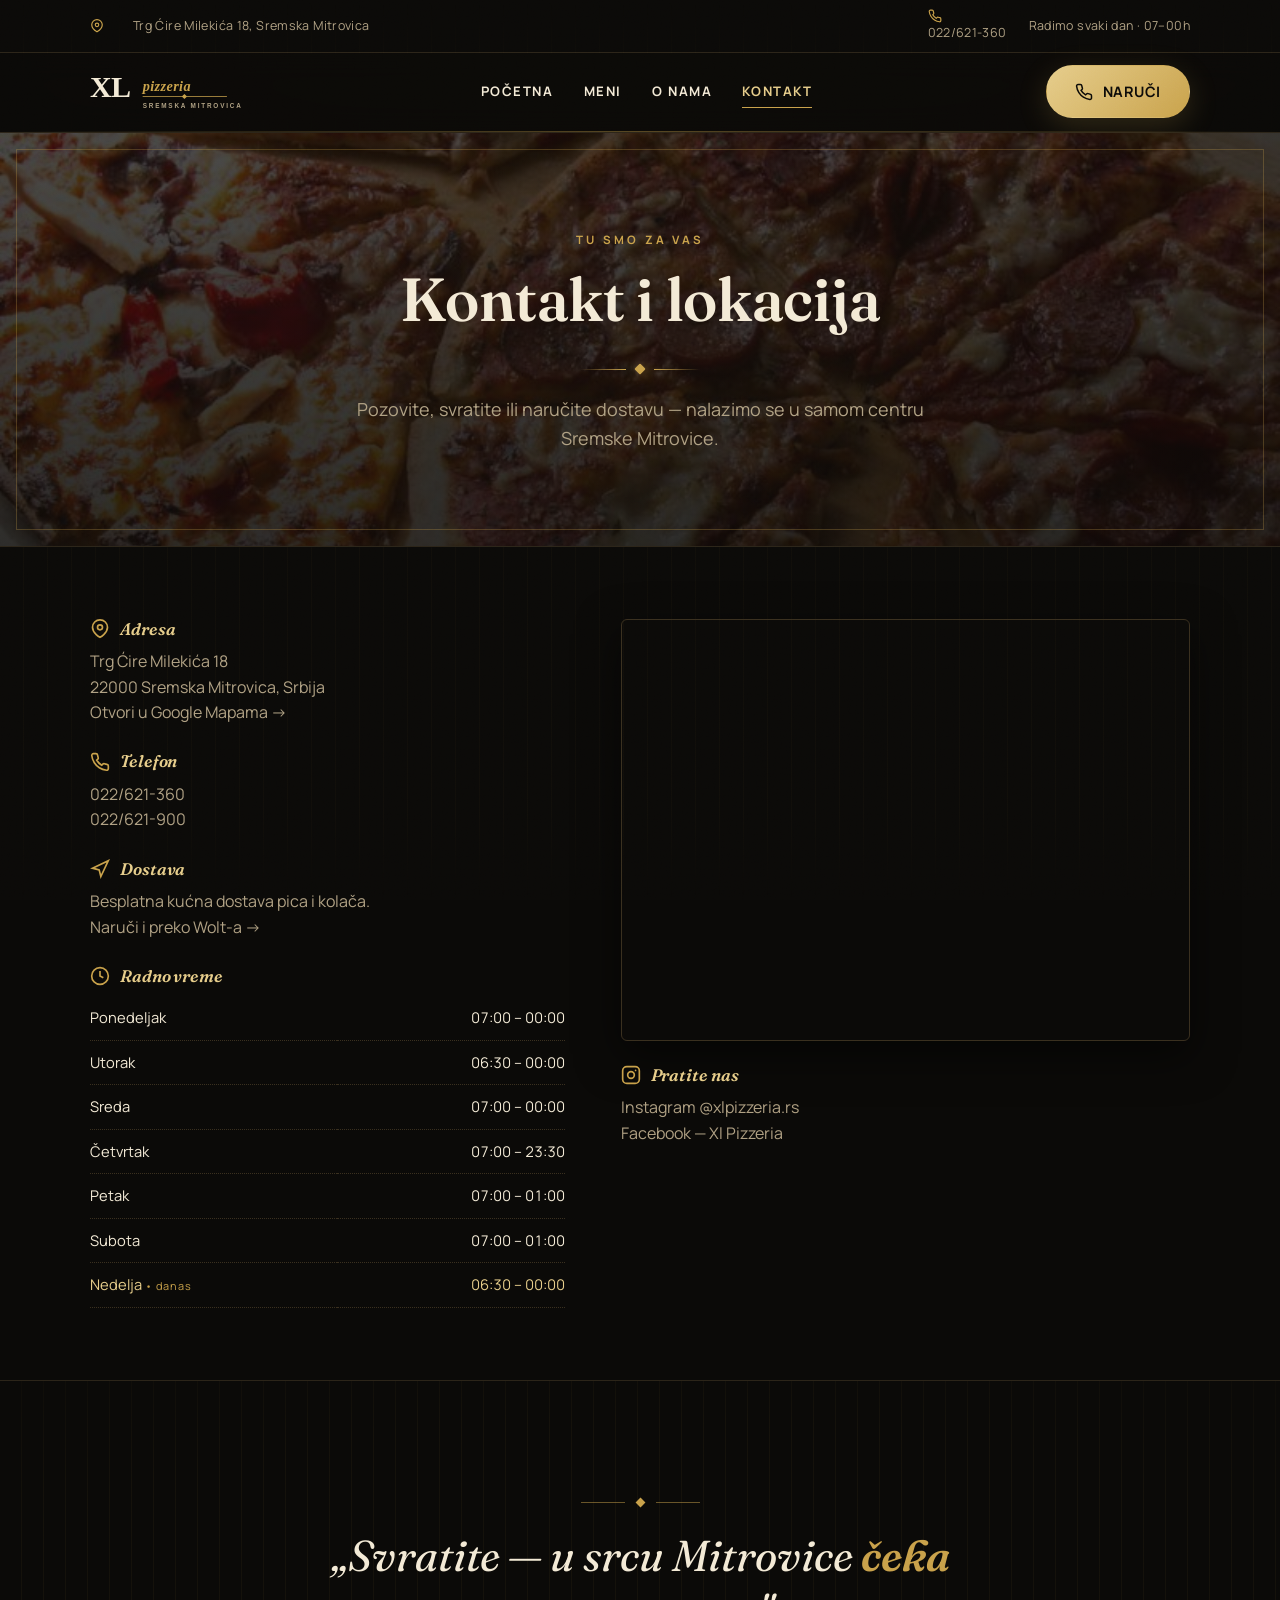
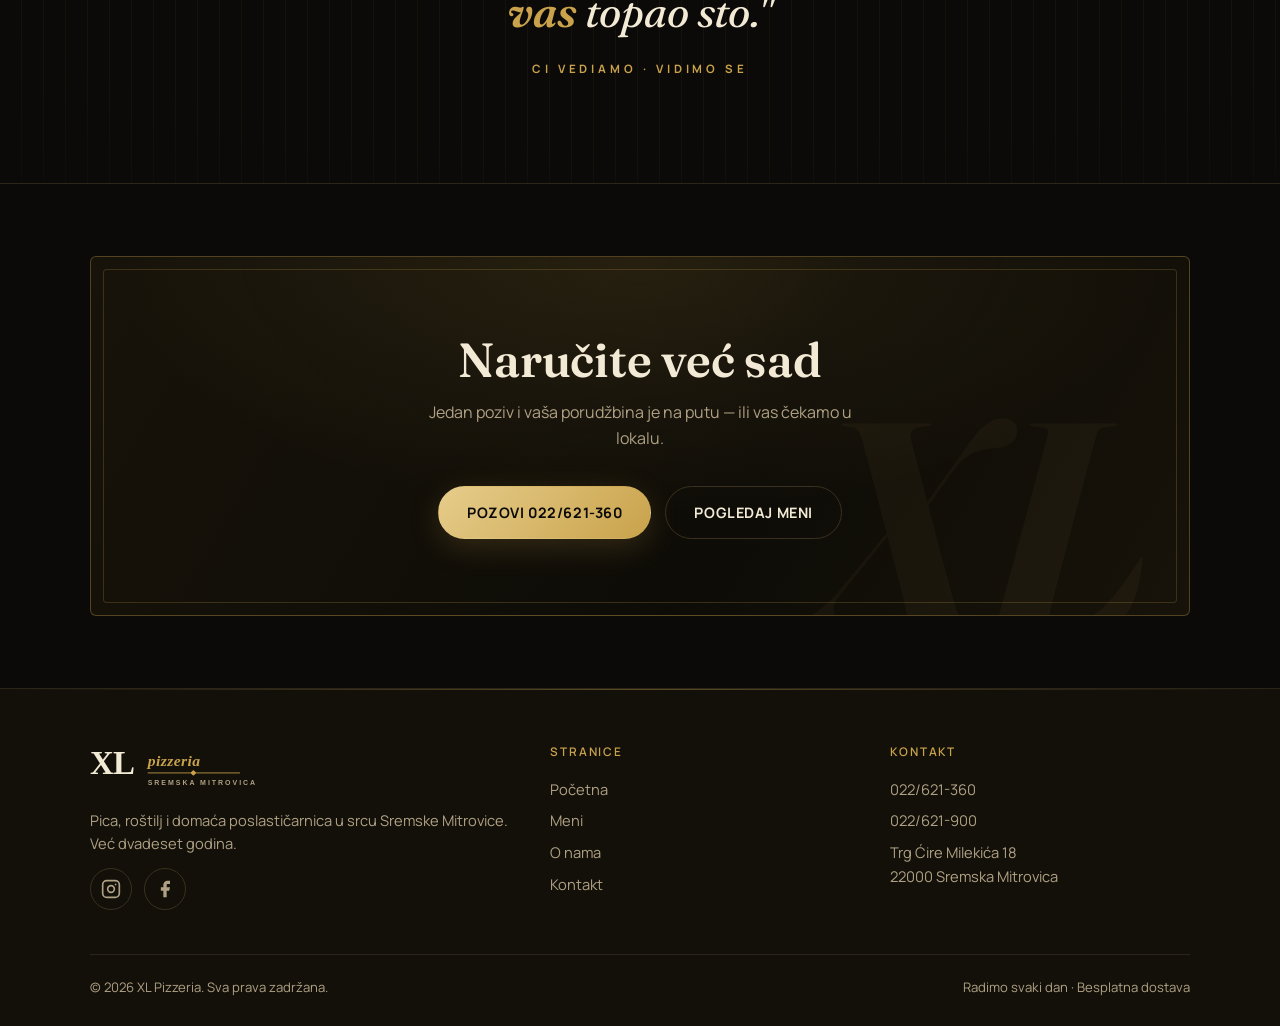
==== kontakt.html @ 82c4e756 "Popravi mobilni meni (backdrop-filter fixed bug) + cache-buster Co-Authored-By: Claude Opus 4.8 <nor" ====
<!DOCTYPE html>
<html lang="sr">
<head>
  <meta charset="UTF-8">
  <meta name="viewport" content="width=device-width, initial-scale=1.0">
  <title>Kontakt — XL Pizzeria Sremska Mitrovica | Adresa, telefon, radno vreme</title>
  <meta name="description" content="Kontakt XL Pizzerie: Trg Ćire Milekića 18, Sremska Mitrovica. Telefon 022/621-360. Radno vreme, dostava i mapa.">
  <link rel="icon" href="assets/logo.svg">
  <link rel="preconnect" href="https://fonts.googleapis.com">
  <link rel="preconnect" href="https://fonts.gstatic.com" crossorigin>
  <link href="https://fonts.googleapis.com/css2?family=Fraunces:opsz,wght@9..144,400;9..144,600;9..144,700&family=Manrope:wght@400;600;700;800&display=swap" rel="stylesheet">
  <link rel="stylesheet" href="css/style.css?v=2">
</head>
<body>

  <!-- INFO TRAKA -->
  <div class="topbar">
    <div class="container topbar-inner">
      <span class="tb-left"><svg viewBox="0 0 24 24" fill="none" stroke="currentColor" stroke-width="2"><path d="M21 10c0 7-9 12-9 12s-9-5-9-12a9 9 0 0 1 18 0z"/><circle cx="12" cy="10" r="3"/></svg>Trg Ćire Milekića 18, Sremska Mitrovica</span>
      <span class="tb-right"><a href="tel:+38122621360"><svg viewBox="0 0 24 24" fill="none" stroke="currentColor" stroke-width="2"><path d="M22 16.92v3a2 2 0 0 1-2.18 2 19.79 19.79 0 0 1-8.63-3.07 19.5 19.5 0 0 1-6-6 19.79 19.79 0 0 1-3.07-8.67A2 2 0 0 1 4.11 2h3a2 2 0 0 1 2 1.72c.13.96.36 1.9.7 2.81a2 2 0 0 1-.45 2.11L8.09 9.91a16 16 0 0 0 6 6l1.27-1.27a2 2 0 0 1 2.11-.45c.9.34 1.85.57 2.81.7A2 2 0 0 1 22 16.92z"/></svg>022/621-360</a><span>Radimo svaki dan &middot; 07&ndash;00h</span></span>
    </div>
  </div>

  <header class="site-header">
    <div class="container nav">
      <a href="index.html" class="brand" aria-label="XL Pizzeria početna"><img src="assets/logo.svg" alt="XL Pizzeria" class="brand-mark"></a>
      <nav class="nav-links" aria-label="Glavna navigacija">
        <a href="index.html">Početna</a>
        <a href="meni.html">Meni</a>
        <a href="o-nama.html">O nama</a>
        <a href="kontakt.html" aria-current="page">Kontakt</a>
      </nav>
      <div class="nav-cta">
        <a href="tel:+38122621360" class="btn btn--primary">
          <svg viewBox="0 0 24 24" fill="none" stroke="currentColor" stroke-width="2"><path d="M22 16.92v3a2 2 0 0 1-2.18 2 19.79 19.79 0 0 1-8.63-3.07 19.5 19.5 0 0 1-6-6 19.79 19.79 0 0 1-3.07-8.67A2 2 0 0 1 4.11 2h3a2 2 0 0 1 2 1.72c.13.96.36 1.9.7 2.81a2 2 0 0 1-.45 2.11L8.09 9.91a16 16 0 0 0 6 6l1.27-1.27a2 2 0 0 1 2.11-.45c.9.34 1.85.57 2.81.7A2 2 0 0 1 22 16.92z"/></svg>
          Naruči
        </a>
      </div>
      <button class="nav-toggle" aria-label="Otvori meni" aria-expanded="false"><span></span></button>
    </div>
  </header>

  <main>
    <section class="page-hero">
      <div class="page-hero-bg"><img src="assets/img/pizza-capricciosa.jpg" alt=""></div>
      <div class="page-hero-inner">
        <span class="eyebrow">Tu smo za vas</span>
        <h1>Kontakt i lokacija</h1>
        <span class="tricolor"><i></i><i></i><i></i></span>
        <p class="lead">Pozovite, svratite ili naručite dostavu — nalazimo se u samom centru Sremske Mitrovice.</p>
      </div>
    </section>

    <section class="section--tight container">
      <div class="contact-grid">
        <div class="reveal">
          <div class="info-block">
            <h3><svg viewBox="0 0 24 24" fill="none" stroke="currentColor" stroke-width="2"><path d="M21 10c0 7-9 12-9 12s-9-5-9-12a9 9 0 0 1 18 0z"/><circle cx="12" cy="10" r="3"/></svg> Adresa</h3>
            <p>Trg Ćire Milekića 18<br>22000 Sremska Mitrovica, Srbija</p>
            <p><a href="https://www.google.com/maps/search/?api=1&query=44.96825,19.60680" target="_blank" rel="noopener">Otvori u Google Mapama →</a></p>
          </div>
          <div class="info-block">
            <h3><svg viewBox="0 0 24 24" fill="none" stroke="currentColor" stroke-width="2"><path d="M22 16.92v3a2 2 0 0 1-2.18 2 19.79 19.79 0 0 1-8.63-3.07 19.5 19.5 0 0 1-6-6 19.79 19.79 0 0 1-3.07-8.67A2 2 0 0 1 4.11 2h3a2 2 0 0 1 2 1.72c.13.96.36 1.9.7 2.81a2 2 0 0 1-.45 2.11L8.09 9.91a16 16 0 0 0 6 6l1.27-1.27a2 2 0 0 1 2.11-.45c.9.34 1.85.57 2.81.7A2 2 0 0 1 22 16.92z"/></svg> Telefon</h3>
            <p><a href="tel:+38122621360">022/621-360</a><br><a href="tel:+38122621900">022/621-900</a></p>
          </div>
          <div class="info-block">
            <h3><svg viewBox="0 0 24 24" fill="none" stroke="currentColor" stroke-width="2"><path d="M3 11l19-9-9 19-2-8-8-2z"/></svg> Dostava</h3>
            <p>Besplatna kućna dostava pica i kolača.<br><a href="https://wolt.com/en/srb/sremska-mitrovica/restaurant/xl-picerija" target="_blank" rel="noopener">Naruči i preko Wolt-a →</a></p>
          </div>
          <div class="info-block">
            <h3><svg viewBox="0 0 24 24" fill="none" stroke="currentColor" stroke-width="2"><circle cx="12" cy="12" r="10"/><path d="M12 6v6l4 2"/></svg> Radno vreme</h3>
            <table class="hours-table">
              <tr data-day="1"><td>Ponedeljak</td><td>07:00 – 00:00</td></tr>
              <tr data-day="2"><td>Utorak</td><td>06:30 – 00:00</td></tr>
              <tr data-day="3"><td>Sreda</td><td>07:00 – 00:00</td></tr>
              <tr data-day="4"><td>Četvrtak</td><td>07:00 – 23:30</td></tr>
              <tr data-day="5"><td>Petak</td><td>07:00 – 01:00</td></tr>
              <tr data-day="6"><td>Subota</td><td>07:00 – 01:00</td></tr>
              <tr data-day="0"><td>Nedelja</td><td>06:30 – 00:00</td></tr>
            </table>
          </div>
        </div>
        <div class="reveal">
          <div class="map-embed">
            <iframe
              title="XL Pizzeria na mapi"
              src="https://www.google.com/maps?q=44.96825,19.60680&z=16&output=embed"
              loading="lazy" referrerpolicy="no-referrer-when-downgrade"></iframe>
          </div>
          <div class="info-block" style="margin-top:24px">
            <h3><svg viewBox="0 0 24 24" fill="none" stroke="currentColor" stroke-width="2"><rect x="2" y="2" width="20" height="20" rx="5"/><circle cx="12" cy="12" r="4"/><circle cx="17.5" cy="6.5" r="1" fill="currentColor" stroke="none"/></svg> Pratite nas</h3>
            <p>
              <a href="https://www.instagram.com/xlpizzeria.rs/" target="_blank" rel="noopener">Instagram @xlpizzeria.rs</a><br>
              <a href="https://www.facebook.com/p/Xl-Pizzeria-100077171096664/" target="_blank" rel="noopener">Facebook — Xl Pizzeria</a>
            </p>
          </div>
        </div>
      </div>
    </section>

    <section class="quote-band reveal">
      <span class="qb-orn"><i></i><span class="gem"></span><i></i></span>
      <p class="q">„Svratite — u srcu Mitrovice <b>čeka vas</b> topao sto."</p>
      <p class="sig">Ci vediamo &middot; vidimo se</p>
    </section>

    <section class="section--tight container">
      <div class="cta-banner reveal">
        <h2>Naručite već sad</h2>
        <p>Jedan poziv i vaša porudžbina je na putu — ili vas čekamo u lokalu.</p>
        <div class="hero-actions">
          <a href="tel:+38122621360" class="btn btn--primary">Pozovi 022/621-360</a>
          <a href="meni.html" class="btn btn--ghost">Pogledaj meni</a>
        </div>
      </div>
    </section>
  </main>

  <footer class="site-footer">
    <div class="container">
      <div class="footer-grid">
        <div>
          <div class="footer-brand"><img src="assets/logo.svg" alt="XL Pizzeria"></div>
          <p>Pica, roštilj i domaća poslastičarnica u srcu Sremske Mitrovice. Već dvadeset godina.</p>
          <div class="footer-social">
            <a href="https://www.instagram.com/xlpizzeria.rs/" target="_blank" rel="noopener" aria-label="Instagram"><svg viewBox="0 0 24 24" fill="none" stroke="currentColor" stroke-width="2"><rect x="2" y="2" width="20" height="20" rx="5"/><circle cx="12" cy="12" r="4"/><circle cx="17.5" cy="6.5" r="1" fill="currentColor" stroke="none"/></svg></a>
            <a href="https://www.facebook.com/p/Xl-Pizzeria-100077171096664/" target="_blank" rel="noopener" aria-label="Facebook"><svg viewBox="0 0 24 24" fill="currentColor"><path d="M18 2h-3a5 5 0 0 0-5 5v3H7v4h3v8h4v-8h3l1-4h-4V7a1 1 0 0 1 1-1h3z"/></svg></a>
          </div>
        </div>
        <div>
          <h4>Stranice</h4>
          <a href="index.html">Početna</a><a href="meni.html">Meni</a><a href="o-nama.html">O nama</a><a href="kontakt.html">Kontakt</a>
        </div>
        <div>
          <h4>Kontakt</h4>
          <a href="tel:+38122621360">022/621-360</a><a href="tel:+38122621900">022/621-900</a>
          <p>Trg Ćire Milekića 18<br>22000 Sremska Mitrovica</p>
        </div>
      </div>
      <div class="footer-bottom">
        <span>&copy; <span data-year>2026</span> XL Pizzeria. Sva prava zadržana.</span>
        <span>Radimo svaki dan &middot; Besplatna dostava</span>
      </div>
    </div>
  </footer>

  <script src="js/main.js"></script>
</body>
</html>
---- css/style.css ----
/* ==========================================================================
   XL Pizzeria — Sremska Mitrovica
   Crno + zlato, vintage tratorija šmek. Čist CSS, bez zavisnosti.
   ========================================================================== */

/* ---------- Tokeni ---------- */
:root {
  --ink:      #0b0a08;   /* topla, gotovo crna baza */
  --ink-2:    #121009;   /* kartice, sekcije */
  --ink-3:    #1a1710;   /* elevacija 2, hover */
  --line:     #2c2519;   /* topli tamno-zlatni border */
  --line-2:   #3a301f;   /* jači border/frame */
  --cream:    #f3ead6;   /* glavni tekst (topla bela) */
  --muted:    #b0a184;   /* sekundarni tekst (muljano zlato) */
  --gold:     #c9a24b;   /* primarni zlatni akcenat */
  --gold-2:   #e6cd8b;   /* svetli zlatni highlight */
  --gold-deep:#8a6d2f;   /* dublje zlato, senke */

  --font-display: "Fraunces", Georgia, "Times New Roman", serif;
  --font-sans: "Manrope", system-ui, -apple-system, "Segoe UI", sans-serif;

  --r-card: 6px;
  --r-img: 4px;
  --r-pill: 999px;

  --shadow: 0 14px 44px rgba(0,0,0,.55);
  --shadow-lg: 0 24px 70px rgba(0,0,0,.65);
  --glow-gold: 0 8px 30px rgba(201,162,75,.20);

  --container: 1180px;
  --gutter: clamp(16px, 4vw, 40px);

  --ease: cubic-bezier(.22,.61,.36,1);
}

/* ---------- Reset ---------- */
*, *::before, *::after { box-sizing: border-box; }
* { margin: 0; }
html { scroll-behavior: smooth; -webkit-text-size-adjust: 100%; }
body {
  font-family: var(--font-sans);
  background: var(--ink);
  color: var(--cream);
  line-height: 1.6;
  -webkit-font-smoothing: antialiased;
  text-rendering: optimizeLegibility;
  overflow-x: hidden;
  /* suptilna vintage tekstura */
  background-image:
    radial-gradient(120% 80% at 50% -10%, rgba(201,162,75,.05), transparent 60%);
  background-attachment: fixed;
}
img, svg { display: block; max-width: 100%; }
a { color: inherit; text-decoration: none; }
button { font: inherit; cursor: pointer; }
ul { list-style: none; padding: 0; }
::selection { background: var(--gold); color: var(--ink); }

/* ---------- Tipografija ---------- */
h1, h2, h3, h4 { font-family: var(--font-display); font-weight: 600; line-height: 1.12; letter-spacing: -.005em; }
.eyebrow {
  font-family: var(--font-sans);
  text-transform: uppercase;
  letter-spacing: .28em;
  font-size: .72rem;
  font-weight: 700;
  color: var(--gold);
}
.lead { font-size: 1.125rem; color: var(--muted); }

/* ---------- Layout ---------- */
.container { width: 100%; max-width: var(--container); margin-inline: auto; padding-inline: var(--gutter); }
.section { padding-block: clamp(56px, 9vw, 120px); }
.section--tight { padding-block: clamp(40px, 6vw, 72px); }
.center { text-align: center; }
.stack-sm > * + * { margin-top: 12px; }

.section-head { max-width: 640px; margin-bottom: 48px; }
.section-head.center { margin-inline: auto; }
.section-head h2 { font-size: clamp(2rem, 5vw, 3rem); margin-top: 12px; }
.section-head p { margin-top: 14px; color: var(--muted); }

/* Vintage ornament razdelnik (koristi staru .tricolor markup: 3 <i>) */
.tricolor { display: inline-flex; align-items: center; justify-content: center; height: auto; width: auto; background: none; overflow: visible; gap: 0; }
.tricolor i { flex: 0 0 auto; }
.tricolor i:nth-child(1) { width: 46px; height: 1px; background: linear-gradient(90deg, transparent, var(--gold)); }
.tricolor i:nth-child(2) { width: 8px; height: 8px; background: var(--gold); transform: rotate(45deg); border-radius: 1px; margin: 0 10px; box-shadow: 0 0 12px rgba(201,162,75,.5); }
.tricolor i:nth-child(3) { width: 46px; height: 1px; background: linear-gradient(90deg, var(--gold), transparent); }

/* ---------- Dugmad ---------- */
.btn {
  display: inline-flex; align-items: center; gap: 10px;
  padding: 14px 28px; border-radius: var(--r-pill);
  font-weight: 700; font-size: .9rem; letter-spacing: .04em; text-transform: uppercase;
  border: 1px solid transparent; min-height: 48px;
  transition: transform .25s var(--ease), background .25s var(--ease), border-color .25s var(--ease), color .25s var(--ease);
}
.btn:focus-visible { outline: 3px solid var(--gold); outline-offset: 3px; }
.btn--primary { background: linear-gradient(135deg, var(--gold-2), var(--gold)); color: var(--ink); box-shadow: var(--glow-gold); }
.btn--primary:hover { background: linear-gradient(135deg, #f0d99b, var(--gold-2)); transform: translateY(-2px); }
.btn--ghost { border-color: var(--line-2); color: var(--cream); background: transparent; }
.btn--ghost:hover { border-color: var(--gold); color: var(--gold-2); transform: translateY(-2px); }
.btn--gold { background: linear-gradient(135deg, var(--gold-2), var(--gold)); color: var(--ink); }
.btn--gold:hover { transform: translateY(-2px); filter: brightness(1.06); }
.btn svg { width: 18px; height: 18px; }

/* ---------- Header ---------- */
.site-header {
  position: sticky; top: 0; z-index: 100;
  background: rgba(11,10,8,.86);
  backdrop-filter: blur(14px);
  border-bottom: 1px solid var(--line);
}
.site-header::after { content:""; display:block; height:1px; background: linear-gradient(90deg, transparent, rgba(201,162,75,.4), transparent); }
.nav { display: flex; align-items: center; justify-content: space-between; height: 78px; gap: 24px; }
.brand { display: flex; align-items: center; gap: 12px; }
.brand .brand-mark { height: 42px; width: auto; }
.nav-links { display: flex; align-items: center; gap: 30px; }
.nav-links a { font-size: .82rem; font-weight: 700; text-transform: uppercase; letter-spacing: .12em; color: var(--cream); position: relative; padding: 6px 0; }
.nav-links a::after { content:""; position:absolute; left:0; bottom:0; height:1.5px; width:0; background: var(--gold); transition: width .25s var(--ease); }
.nav-links a:hover::after, .nav-links a[aria-current="page"]::after { width: 100%; }
.nav-links a[aria-current="page"] { color: var(--gold-2); }
.nav-cta { display: flex; align-items: center; gap: 12px; }

.nav-toggle { display: none; background: none; border: 1px solid var(--line-2); border-radius: 8px; width: 46px; height: 46px; align-items: center; justify-content: center; }
.nav-toggle span, .nav-toggle span::before, .nav-toggle span::after {
  content:""; display:block; width: 20px; height: 2px; background: var(--cream); position: relative; transition: .3s var(--ease);
}
.nav-toggle span::before { position:absolute; top:-6px; }
.nav-toggle span::after { position:absolute; top:6px; }

/* ---------- Hero ---------- */
.hero { position: relative; min-height: 90vh; display: flex; align-items: center; overflow: hidden; }
.hero-bg { position: absolute; inset: 0; z-index: 0; }
.hero-bg img { width: 100%; height: 100%; object-fit: cover; }
.hero-bg::after { content:""; position:absolute; inset:0;
  background: linear-gradient(180deg, rgba(11,10,8,.78) 0%, rgba(11,10,8,.66) 40%, rgba(11,10,8,.95) 100%),
              radial-gradient(70% 60% at 22% 32%, rgba(201,162,75,.16), transparent 70%);
}
/* vintage okvir preko heroja */
.hero::before { content:""; position:absolute; inset:18px; border: 1px solid rgba(201,162,75,.28); z-index: 2; pointer-events:none; }
.hero-inner { position: relative; z-index: 3; max-width: 700px; padding-block: 64px; }
.hero h1 { font-size: clamp(2.75rem, 8vw, 5.5rem); margin: 18px 0; }
.hero h1 .accent { color: var(--gold); font-style: italic; }
.hero p { font-size: clamp(1.05rem, 2.4vw, 1.3rem); color: var(--cream); opacity: .92; max-width: 52ch; }
.hero-actions { display: flex; flex-wrap: wrap; gap: 14px; margin-top: 34px; }
.hero-meta { display: flex; flex-wrap: wrap; gap: 26px; margin-top: 40px; color: var(--muted); font-size: .88rem; letter-spacing: .02em; }
.hero-meta strong { color: var(--cream); font-weight: 700; }

/* ---------- Prednosti ---------- */
.features { display: grid; grid-template-columns: repeat(auto-fit, minmax(220px, 1fr)); gap: 18px; }
.feature {
  background: var(--ink-2); border: 1px solid var(--line); border-radius: var(--r-card);
  padding: 30px 26px; transition: transform .3s var(--ease), border-color .3s var(--ease);
  position: relative;
}
.feature::before { content:""; position:absolute; inset:6px; border:1px solid transparent; border-radius: 3px; transition: border-color .3s var(--ease); pointer-events:none; }
.feature:hover { transform: translateY(-4px); border-color: var(--gold); }
.feature:hover::before { border-color: rgba(201,162,75,.25); }
.feature .ico { width: 48px; height: 48px; border-radius: 10px; display: grid; place-items: center; background: rgba(201,162,75,.1); color: var(--gold); margin-bottom: 18px; border: 1px solid rgba(201,162,75,.25); }
.feature .ico svg { width: 24px; height: 24px; }
.feature h3 { font-size: 1.2rem; margin-bottom: 8px; }
.feature p { color: var(--muted); font-size: .95rem; }

/* ---------- Istaknuta jela ---------- */
.dish-grid { display: grid; grid-template-columns: repeat(auto-fill, minmax(280px, 1fr)); gap: 24px; }
.dish {
  background: var(--ink-2); border: 1px solid var(--line); border-radius: var(--r-card);
  overflow: hidden; transition: transform .3s var(--ease), box-shadow .3s var(--ease), border-color .3s var(--ease);
}
.dish:hover { transform: translateY(-6px); box-shadow: var(--shadow); border-color: rgba(201,162,75,.4); }
.dish-img { aspect-ratio: 4/3; overflow: hidden; background: var(--ink-3); }
.dish-img img { width: 100%; height: 100%; object-fit: cover; transition: transform .5s var(--ease); }
.dish:hover .dish-img img { transform: scale(1.06); }
.dish-body { padding: 22px 24px; }
.dish-body .row { display: flex; justify-content: space-between; align-items: baseline; gap: 12px; }
.dish-body h3 { font-size: 1.3rem; }
.dish-body .price { font-family: var(--font-display); color: var(--gold); font-size: 1.15rem; white-space: nowrap; font-style: italic; }
.dish-body p { color: var(--muted); font-size: .9rem; margin-top: 6px; }

/* ---------- Split ---------- */
.split { display: grid; grid-template-columns: 1fr 1fr; gap: clamp(28px, 5vw, 64px); align-items: center; }
.split.rev .split-media { order: 2; }
.split-media { position: relative; }
.split-media img { width: 100%; border-radius: var(--r-img); box-shadow: var(--shadow); border: 1px solid var(--line-2); }
.split-media::after { content:""; position:absolute; inset:10px; border:1px solid rgba(201,162,75,.3); border-radius: 2px; pointer-events:none; }
.split-body h2 { font-size: clamp(1.75rem, 4vw, 2.6rem); margin: 12px 0 16px; }
.split-body p + p { margin-top: 14px; }
.split-body p { color: var(--muted); }

/* ---------- Meni ---------- */
.menu-tabs { display: flex; flex-wrap: wrap; gap: 10px; justify-content: center; margin-bottom: 44px; }
.menu-tab {
  padding: 11px 22px; border-radius: var(--r-pill); border: 1px solid var(--line-2);
  background: transparent; color: var(--muted); font-weight: 700; font-size: .78rem; min-height: 44px;
  text-transform: uppercase; letter-spacing: .1em;
  transition: .25s var(--ease);
}
.menu-tab:hover { color: var(--cream); border-color: var(--gold); }
.menu-tab[aria-selected="true"] { background: linear-gradient(135deg, var(--gold-2), var(--gold)); color: var(--ink); border-color: var(--gold); }
.menu-tab:focus-visible { outline: 3px solid var(--gold); outline-offset: 2px; }

.menu-panel { display: none; animation: fade .4s var(--ease); }
.menu-panel.is-active { display: block; }
@keyframes fade { from { opacity: 0; transform: translateY(8px); } to { opacity: 1; transform: none; } }

.menu-cat-title { font-size: 1.6rem; margin: 0 0 6px; color: var(--gold-2); font-style: italic; }
.menu-cat-note { color: var(--muted); font-size: .9rem; margin-bottom: 24px; }
.menu-list { display: grid; grid-template-columns: repeat(auto-fill, minmax(340px, 1fr)); gap: 4px 48px; }
.menu-item {
  display: grid; grid-template-columns: 1fr auto; align-items: baseline; gap: 12px;
  padding: 15px 0; border-bottom: 1px dotted var(--line-2);
}
.menu-item .mi-name { font-weight: 700; color: var(--cream); }
.menu-item .mi-desc { display: block; color: var(--muted); font-size: .84rem; font-weight: 400; margin-top: 3px; }
.menu-item .mi-price { font-family: var(--font-display); color: var(--gold); font-size: 1.05rem; white-space: nowrap; font-style: italic; }
.menu-item .mi-price.tbd { color: var(--muted); font-style: italic; font-size: .85rem; font-family: var(--font-sans); }

.menu-note {
  margin-top: 40px; padding: 18px 22px; border-radius: var(--r-card);
  background: rgba(201,162,75,.07); border: 1px solid rgba(201,162,75,.28); color: var(--muted); font-size: .9rem;
}
.menu-note strong { color: var(--gold-2); }

/* ---------- Galerija ---------- */
.gallery { display: grid; grid-template-columns: repeat(auto-fill, minmax(240px, 1fr)); gap: 14px; }
.gallery figure { margin: 0; border-radius: var(--r-img); overflow: hidden; background: var(--ink-3); aspect-ratio: 1; border: 1px solid var(--line-2); position: relative; }
.gallery img { width: 100%; height: 100%; object-fit: cover; transition: transform .5s var(--ease); }
.gallery figure:hover img { transform: scale(1.08); }
.gallery .wide { grid-column: span 2; aspect-ratio: 2/1; }

/* ---------- Kontakt ---------- */
.contact-grid { display: grid; grid-template-columns: 1fr 1.2fr; gap: clamp(28px, 5vw, 56px); align-items: start; }
.info-block + .info-block { margin-top: 26px; }
.info-block h3 { font-size: 1.05rem; color: var(--gold-2); margin-bottom: 10px; display: flex; align-items: center; gap: 10px; font-style: italic; }
.info-block h3 svg { width: 20px; height: 20px; color: var(--gold); }
.info-block p, .info-block a { color: var(--muted); }
.info-block a:hover { color: var(--gold-2); }
.hours-table { width: 100%; border-collapse: collapse; }
.hours-table td { padding: 10px 0; border-bottom: 1px dotted var(--line-2); font-size: .92rem; }
.hours-table td:last-child { text-align: right; color: var(--cream); font-variant-numeric: tabular-nums; }
.hours-table tr.today td { color: var(--gold-2); }
.hours-table tr.today td:first-child::after { content: " • danas"; font-size: .68rem; color: var(--gold); letter-spacing: .1em; }
.map-embed { border-radius: var(--r-card); overflow: hidden; border: 1px solid var(--line-2); box-shadow: var(--shadow); }
.map-embed iframe { width: 100%; height: 420px; border: 0; display: block; filter: grayscale(.35) contrast(1.05) sepia(.15); }

/* ---------- CTA banner ---------- */
.cta-banner {
  position: relative; border-radius: var(--r-card); overflow: hidden;
  background:
    radial-gradient(80% 120% at 50% 0%, rgba(201,162,75,.12), transparent 60%),
    linear-gradient(120deg, #17130a, #0e0c07 60%, #17130a);
  border: 1px solid rgba(201,162,75,.35); padding: clamp(40px, 6vw, 76px);
  text-align: center;
}
.cta-banner::before { content:""; position:absolute; inset:12px; border:1px solid rgba(201,162,75,.22); border-radius: 3px; pointer-events:none; }
.cta-banner h2 { font-size: clamp(1.9rem, 5vw, 3rem); margin-bottom: 14px; }
.cta-banner p { color: var(--muted); max-width: 46ch; margin: 0 auto 28px; }
.cta-banner .hero-actions { justify-content: center; }

/* ---------- Footer ---------- */
.site-footer { background: var(--ink-2); border-top: 1px solid var(--line); padding-block: 56px 28px; position: relative; }
.site-footer::before { content:""; position:absolute; top:0; left:0; right:0; height:1px; background: linear-gradient(90deg, transparent, rgba(201,162,75,.4), transparent); }
.footer-grid { display: grid; grid-template-columns: 1.4fr 1fr 1fr; gap: 40px; }
.footer-grid h4 { font-family: var(--font-sans); text-transform: uppercase; letter-spacing: .16em; font-size: .74rem; color: var(--gold); margin-bottom: 16px; }
.footer-grid a, .footer-grid p { color: var(--muted); font-size: .92rem; display: block; padding: 4px 0; }
.footer-grid a:hover { color: var(--gold-2); }
.footer-brand { display: flex; align-items: center; gap: 12px; margin-bottom: 14px; }
.footer-brand img { height: 46px; }
.footer-social { display: flex; gap: 12px; margin-top: 8px; }
.footer-social a { width: 42px; height: 42px; border-radius: 50%; border: 1px solid var(--line-2); display: grid; place-items: center; color: var(--muted); }
.footer-social a:hover { border-color: var(--gold); color: var(--gold); }
.footer-social svg { width: 20px; height: 20px; }
.footer-bottom { margin-top: 44px; padding-top: 22px; border-top: 1px solid var(--line); display: flex; flex-wrap: wrap; justify-content: space-between; gap: 12px; color: var(--muted); font-size: .82rem; }

/* ---------- Reveal ---------- */
.reveal { opacity: 0; transform: translateY(24px); transition: opacity .7s var(--ease), transform .7s var(--ease); }
.reveal.in { opacity: 1; transform: none; }

/* ---------- Vintage detalji / duša ---------- */
/* Fine pinstripe linije kao italijansko odelo — globalna suptilna tekstura */
body::before {
  content: "";
  position: fixed; inset: 0; z-index: 0; pointer-events: none;
  background-image: repeating-linear-gradient(
    90deg,
    transparent 0 23px,
    rgba(201,162,75,.03) 23px 24px
  );
  -webkit-mask-image: linear-gradient(180deg, transparent, #000 10%, #000 90%, transparent);
  mask-image: linear-gradient(180deg, transparent, #000 10%, #000 90%, transparent);
}
.site-header, main, .site-footer { position: relative; z-index: 1; }

/* Ornamentalni razdelnik sekcija */
.divider { display: flex; align-items: center; justify-content: center; gap: 16px; padding-block: 6px; }
.divider::before, .divider::after { content: ""; height: 1px; width: min(140px, 26vw); }
.divider::before { background: linear-gradient(90deg, transparent, rgba(201,162,75,.55)); }
.divider::after  { background: linear-gradient(90deg, rgba(201,162,75,.55), transparent); }
.divider .gem { width: 8px; height: 8px; background: var(--gold); transform: rotate(45deg); box-shadow: 0 0 12px rgba(201,162,75,.5); flex: 0 0 auto; }
.divider .txt { font-size: .72rem; letter-spacing: .32em; text-transform: uppercase; font-weight: 700; color: var(--gold); white-space: nowrap; }

/* Dekorativna citat-traka sa pinstripe pozadinom (daje dušu praznim delovima) */
.quote-band { position: relative; overflow: hidden; text-align: center; padding: clamp(52px, 9vw, 104px) var(--gutter); border-block: 1px solid var(--line); background: var(--ink); }
.quote-band::before {
  content: ""; position: absolute; inset: 0; z-index: 0;
  background-image: repeating-linear-gradient(90deg, transparent 0 21px, rgba(201,162,75,.055) 21px 22px);
  -webkit-mask-image: radial-gradient(120% 100% at 50% 50%, #000 40%, transparent 85%);
  mask-image: radial-gradient(120% 100% at 50% 50%, #000 40%, transparent 85%);
}
.quote-band > * { position: relative; z-index: 1; }
.quote-band .qb-orn { display: inline-flex; align-items: center; gap: 12px; margin-bottom: 22px; }
.quote-band .qb-orn i { width: 44px; height: 1px; background: rgba(201,162,75,.5); }
.quote-band .qb-orn .gem { width: 7px; height: 7px; background: var(--gold); transform: rotate(45deg); }
.quote-band .q { font-family: var(--font-display); font-style: italic; font-size: clamp(1.5rem, 4vw, 2.7rem); line-height: 1.3; color: var(--cream); max-width: 24ch; margin: 0 auto; }
.quote-band .q b { color: var(--gold); font-weight: 600; }
.quote-band .sig { margin-top: 20px; font-size: .72rem; letter-spacing: .34em; text-transform: uppercase; color: var(--gold); font-weight: 700; }

/* Suptilan monogram-watermark na CTA baneru */
.cta-banner::after {
  content: "XL"; position: absolute; right: 4%; bottom: -14%;
  font-family: var(--font-display); font-style: italic; font-weight: 700;
  font-size: clamp(9rem, 24vw, 18rem); line-height: 1; color: rgba(201,162,75,.05);
  z-index: 0; pointer-events: none; user-select: none;
}
.cta-banner > * { position: relative; z-index: 1; }

/* ---------- Info-traka (gornja utility traka) ---------- */
.topbar { background: var(--ink); border-bottom: 1px solid var(--line); font-size: .78rem; color: var(--muted); letter-spacing: .03em; }
.topbar-inner { display: flex; align-items: center; justify-content: space-between; gap: 16px; padding-block: 9px; }
.topbar .tb-left, .topbar .tb-right { display: flex; align-items: center; gap: 22px; }
.topbar a { color: var(--muted); }
.topbar a:hover { color: var(--gold-2); }
.topbar svg { width: 14px; height: 14px; color: var(--gold); vertical-align: -2px; margin-right: 7px; }

/* ---------- Ken Burns zoom na hero ---------- */
@keyframes kenburns { from { transform: scale(1); } to { transform: scale(1.1); } }
.hero-bg img { animation: kenburns 24s ease-in-out infinite alternate; will-change: transform; }

/* ---------- Banner podstranica ---------- */
.page-hero { position: relative; overflow: hidden; min-height: clamp(300px, 46vh, 460px); display: flex; align-items: center; justify-content: center; text-align: center; border-bottom: 1px solid var(--line); }
.page-hero-bg { position: absolute; inset: 0; z-index: 0; }
.page-hero-bg img { width: 100%; height: 100%; object-fit: cover; }
.page-hero-bg::after { content: ""; position: absolute; inset: 0;
  background: linear-gradient(180deg, rgba(11,10,8,.74), rgba(11,10,8,.86)),
              radial-gradient(60% 80% at 50% 42%, rgba(201,162,75,.14), transparent 70%); }
.page-hero::before { content: ""; position: absolute; inset: 16px; border: 1px solid rgba(201,162,75,.28); z-index: 1; pointer-events: none; }
.page-hero-inner { position: relative; z-index: 2; padding: 40px var(--gutter); max-width: 760px; }
.page-hero-inner h1 { font-size: clamp(2.4rem, 6vw, 3.8rem); margin: 14px 0 18px; }
.page-hero-inner .tricolor { margin: 0 auto; }
.page-hero-inner .lead { margin-top: 18px; margin-inline: auto; max-width: 56ch; }

/* ---------- Full-bleed feature red ---------- */
.feature-row { display: grid; grid-template-columns: 1fr 1fr; align-items: stretch; }
.feature-row.rev .fr-media { order: 2; }
.fr-media { position: relative; min-height: 460px; overflow: hidden; }
.fr-media img { position: absolute; inset: 0; width: 100%; height: 100%; object-fit: cover; transition: transform .6s var(--ease); }
.feature-row:hover .fr-media img { transform: scale(1.05); }
.fr-media::after { content: ""; position: absolute; inset: 0; box-shadow: inset 0 0 120px rgba(0,0,0,.5); }
.fr-body { display: flex; align-items: center; padding: clamp(40px, 6vw, 96px); }
.fr-body .fr-inner { max-width: 520px; }
.fr-inner h2 { font-size: clamp(1.75rem, 4vw, 2.6rem); margin: 12px 0 16px; }
.fr-inner p { color: var(--muted); }
.fr-inner p + p { margin-top: 14px; }
.fr-inner .hero-actions { margin-top: 26px; }

/* ---------- Back-to-top dugme ---------- */
.to-top { position: fixed; right: 22px; bottom: 22px; width: 50px; height: 50px; border-radius: 50%;
  border: 1px solid var(--gold); background: rgba(20,16,9,.85); color: var(--gold);
  display: grid; place-items: center; cursor: pointer; opacity: 0; visibility: hidden; transform: translateY(10px);
  transition: opacity .3s var(--ease), transform .3s var(--ease), background .3s var(--ease), color .3s var(--ease);
  z-index: 200; backdrop-filter: blur(6px); }
.to-top.show { opacity: 1; visibility: visible; transform: none; }
.to-top:hover { background: var(--gold); color: var(--ink); }
.to-top:focus-visible { outline: 3px solid var(--gold); outline-offset: 3px; }
.to-top svg { width: 20px; height: 20px; }

/* ---------- Editorial meni (banner po kategoriji) ---------- */
.menu-cat-banner { position: relative; border-radius: var(--r-card); overflow: hidden; margin-bottom: 34px; min-height: 168px; display: flex; align-items: center; border: 1px solid var(--line-2); }
.menu-cat-banner img { position: absolute; inset: 0; width: 100%; height: 100%; object-fit: cover; }
.menu-cat-banner::after { content: ""; position: absolute; inset: 0; background: linear-gradient(90deg, rgba(11,10,8,.95) 22%, rgba(11,10,8,.62) 68%, rgba(11,10,8,.35)); }
.menu-cat-banner::before { content: ""; position: absolute; inset: 10px; border: 1px solid rgba(201,162,75,.3); z-index: 1; pointer-events: none; }
.mcb-text { position: relative; z-index: 2; padding: 26px clamp(22px, 4vw, 46px); }
.mcb-text .num { display: inline-block; font-family: var(--font-display); font-style: italic; color: var(--gold); font-size: .95rem; letter-spacing: .12em; margin-bottom: 4px; }
.mcb-text h2 { font-size: clamp(1.7rem, 4vw, 2.4rem); color: var(--cream); font-style: italic; }
.mcb-text p { color: var(--muted); font-size: .9rem; margin-top: 6px; max-width: 46ch; }

/* ---------- Zlatni scrollbar ---------- */
html { scrollbar-color: var(--gold-deep) var(--ink); scrollbar-width: thin; }
::-webkit-scrollbar { width: 12px; height: 12px; }
::-webkit-scrollbar-track { background: var(--ink); }
::-webkit-scrollbar-thumb { background: linear-gradient(var(--gold-deep), var(--gold)); border-radius: 10px; border: 3px solid var(--ink); }
::-webkit-scrollbar-thumb:hover { background: var(--gold); }

/* ---------- Drop-cap u priči ---------- */
.dropcap::first-letter { font-family: var(--font-display); font-style: italic; font-weight: 700; font-size: 3.6em; line-height: .74; float: left; color: var(--gold); padding: 8px 12px 0 0; }

/* ---------- "Naruči" overlay na hover preko jela ---------- */
.dish-img { position: relative; }
.dish-img::after { content: "Naruči \00BB"; position: absolute; inset: 0; display: flex; align-items: center; justify-content: center;
  background: linear-gradient(rgba(11,10,8,.35), rgba(11,10,8,.62)); color: var(--gold-2);
  font-family: var(--font-display); font-style: italic; font-size: 1.4rem; letter-spacing: .04em;
  opacity: 0; transition: opacity .35s var(--ease); }
.dish:hover .dish-img::after { opacity: 1; }
a.dish { color: inherit; display: block; }

/* ---------- Film-grain preko cele stranice ---------- */
.grain { position: fixed; inset: 0; z-index: 300; pointer-events: none; opacity: .05; mix-blend-mode: overlay;
  background-image: url("data:image/svg+xml,%3Csvg xmlns='http://www.w3.org/2000/svg' width='120' height='120'%3E%3Cfilter id='n'%3E%3CfeTurbulence type='fractalNoise' baseFrequency='0.85' numOctaves='2' stitchTiles='stitch'/%3E%3C/filter%3E%3Crect width='100%25' height='100%25' filter='url(%23n)'/%3E%3C/svg%3E"); }

/* ---------- Responsive ---------- */
@media (max-width: 900px) {
  .feature-row { grid-template-columns: 1fr; }
  .feature-row.rev .fr-media { order: 0; }
  .fr-media { min-height: 300px; }
  .split, .contact-grid { grid-template-columns: 1fr; }
  .split.rev .split-media { order: 0; }
  .footer-grid { grid-template-columns: 1fr 1fr; }
}
@media (max-width: 760px) {
  .topbar { display: none; }
  .nav-toggle { display: flex; }
  .nav-links {
    position: absolute; top: 100%; left: 0; right: 0; flex-direction: column; align-items: stretch;
    background: var(--ink-2); border-bottom: 1px solid var(--line); padding: 16px var(--gutter) 28px;
    gap: 4px; z-index: 120;
    opacity: 0; visibility: hidden; transform: translateY(-10px);
    transition: opacity .28s var(--ease), transform .28s var(--ease), visibility .28s var(--ease);
    box-shadow: 0 24px 40px rgba(0,0,0,.5);
  }
  .nav-links.open { opacity: 1; visibility: visible; transform: translateY(0); }
  .nav-links a { padding: 14px 0; border-bottom: 1px solid var(--line); }
  .nav-cta .btn--ghost { display: none; }
  .footer-grid { grid-template-columns: 1fr; }
  .menu-list { grid-template-columns: 1fr; }
  .hero { min-height: 84vh; }
  .hero::before { inset: 12px; }
}

@media (prefers-reduced-motion: reduce) {
  * { animation-duration: .001ms !important; transition-duration: .001ms !important; scroll-behavior: auto !important; }
  .reveal { opacity: 1; transform: none; }
  body { background-attachment: scroll; }
}
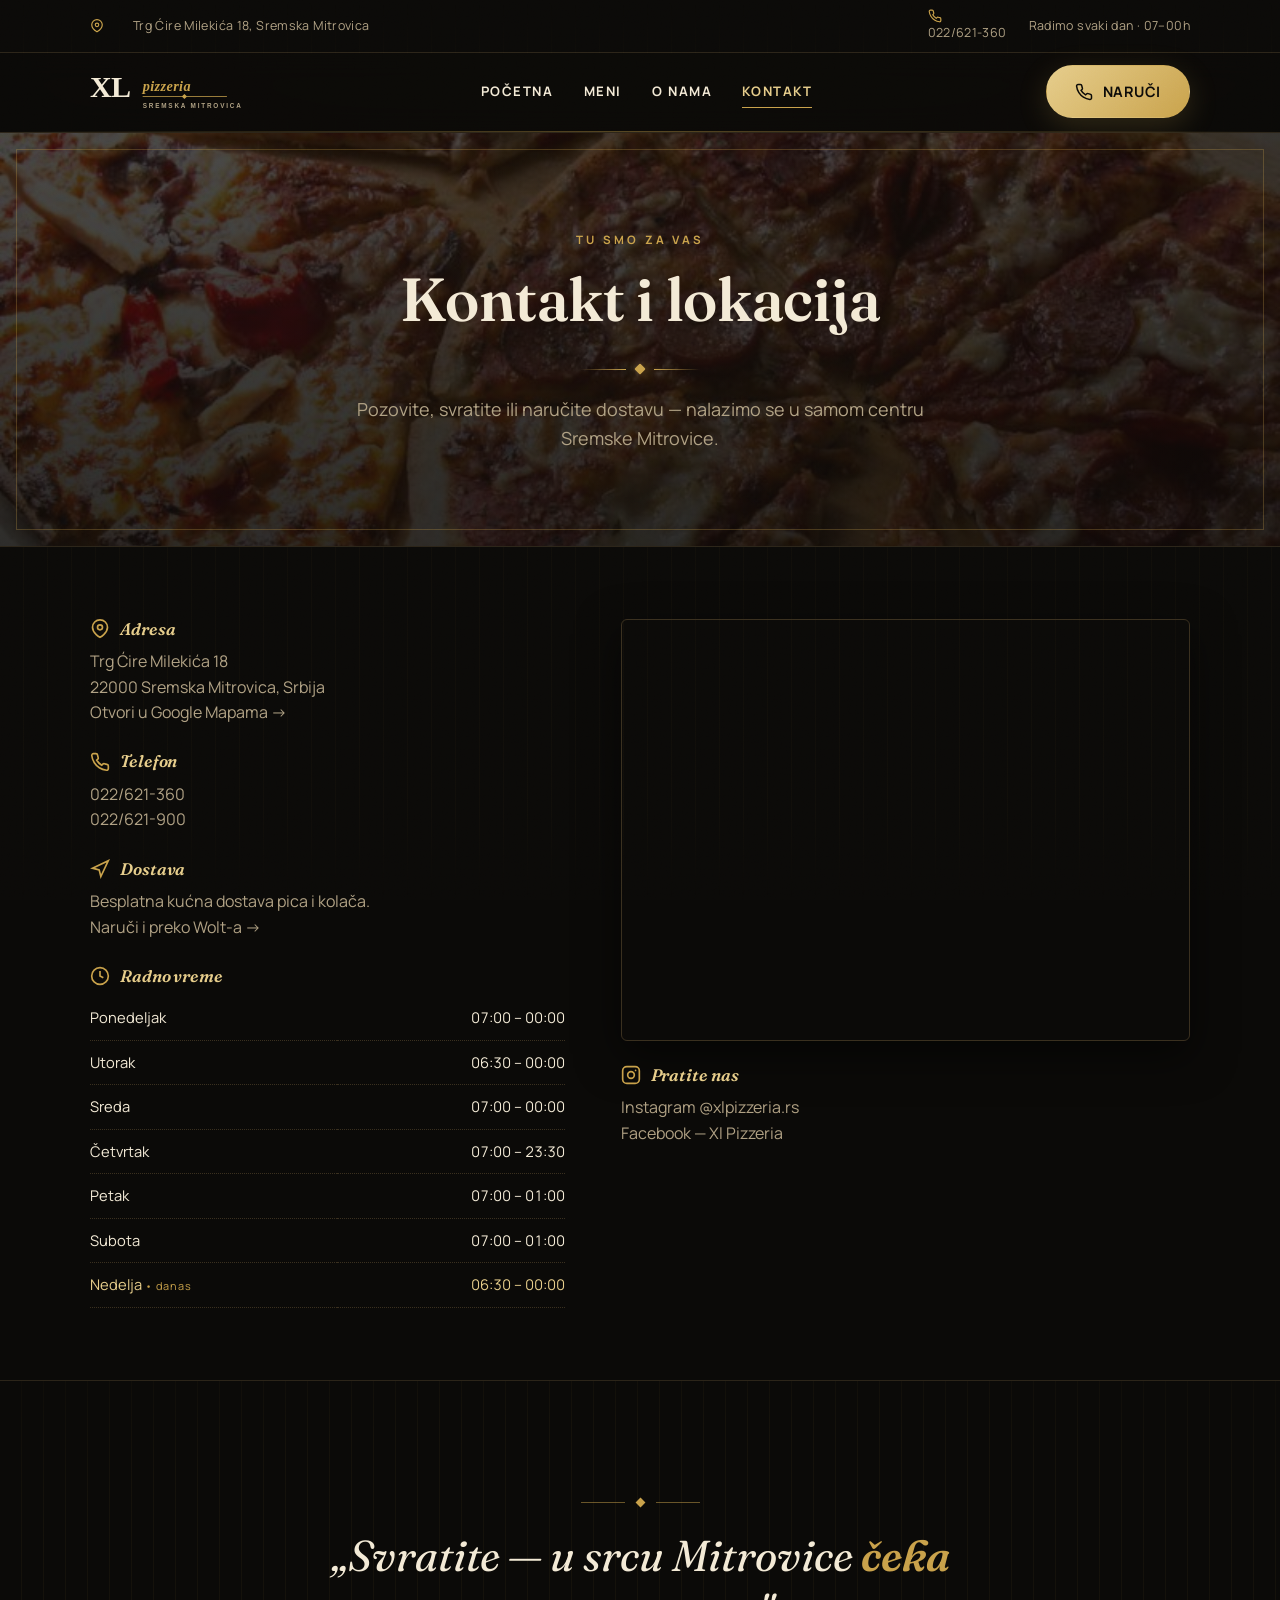
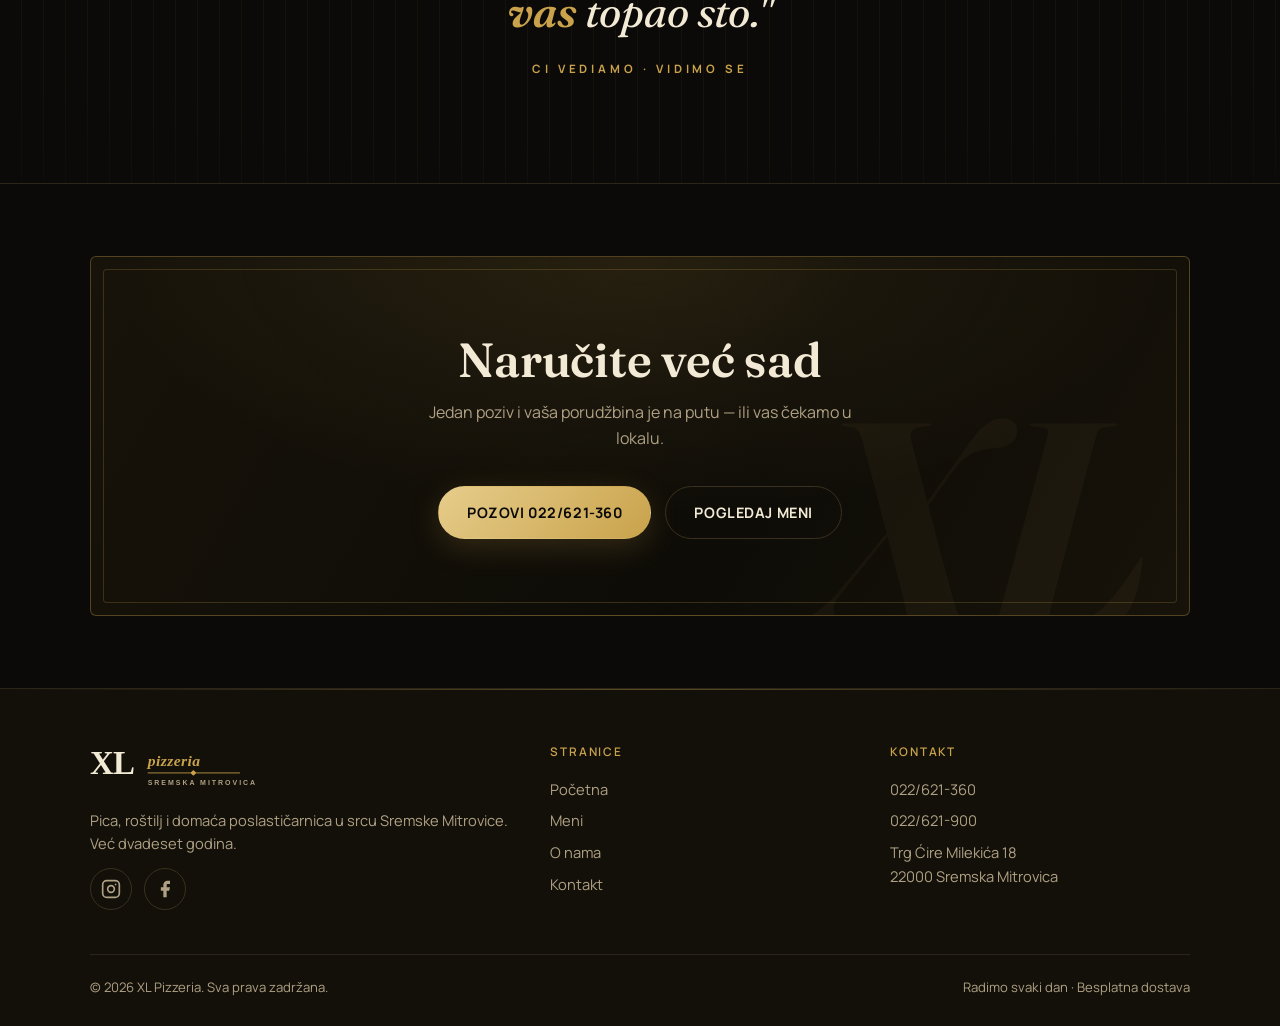
==== commit eab76eea: "Popravi z-index headera (mobilni meni bio ispod hero slike) + cache v3 Co-Authored-By: Claude Opus 4" ====
--- a/kontakt.html
+++ b/kontakt.html
@@ -9,7 +9,7 @@
   <link rel="preconnect" href="https://fonts.googleapis.com">
   <link rel="preconnect" href="https://fonts.gstatic.com" crossorigin>
   <link href="https://fonts.googleapis.com/css2?family=Fraunces:opsz,wght@9..144,400;9..144,600;9..144,700&family=Manrope:wght@400;600;700;800&display=swap" rel="stylesheet">
-  <link rel="stylesheet" href="css/style.css?v=2">
+  <link rel="stylesheet" href="css/style.css?v=3">
 </head>
 <body>
 
--- a/css/style.css
+++ b/css/style.css
@@ -290,7 +290,8 @@
   -webkit-mask-image: linear-gradient(180deg, transparent, #000 10%, #000 90%, transparent);
   mask-image: linear-gradient(180deg, transparent, #000 10%, #000 90%, transparent);
 }
-.site-header, main, .site-footer { position: relative; z-index: 1; }
+main, .site-footer { position: relative; z-index: 1; }
+/* header MORA ostati iznad sadržaja (z-index:100 iz .site-header pravila) da mobilni meni ne bude prekriven */
 
 /* Ornamentalni razdelnik sekcija */
 .divider { display: flex; align-items: center; justify-content: center; gap: 16px; padding-block: 6px; }
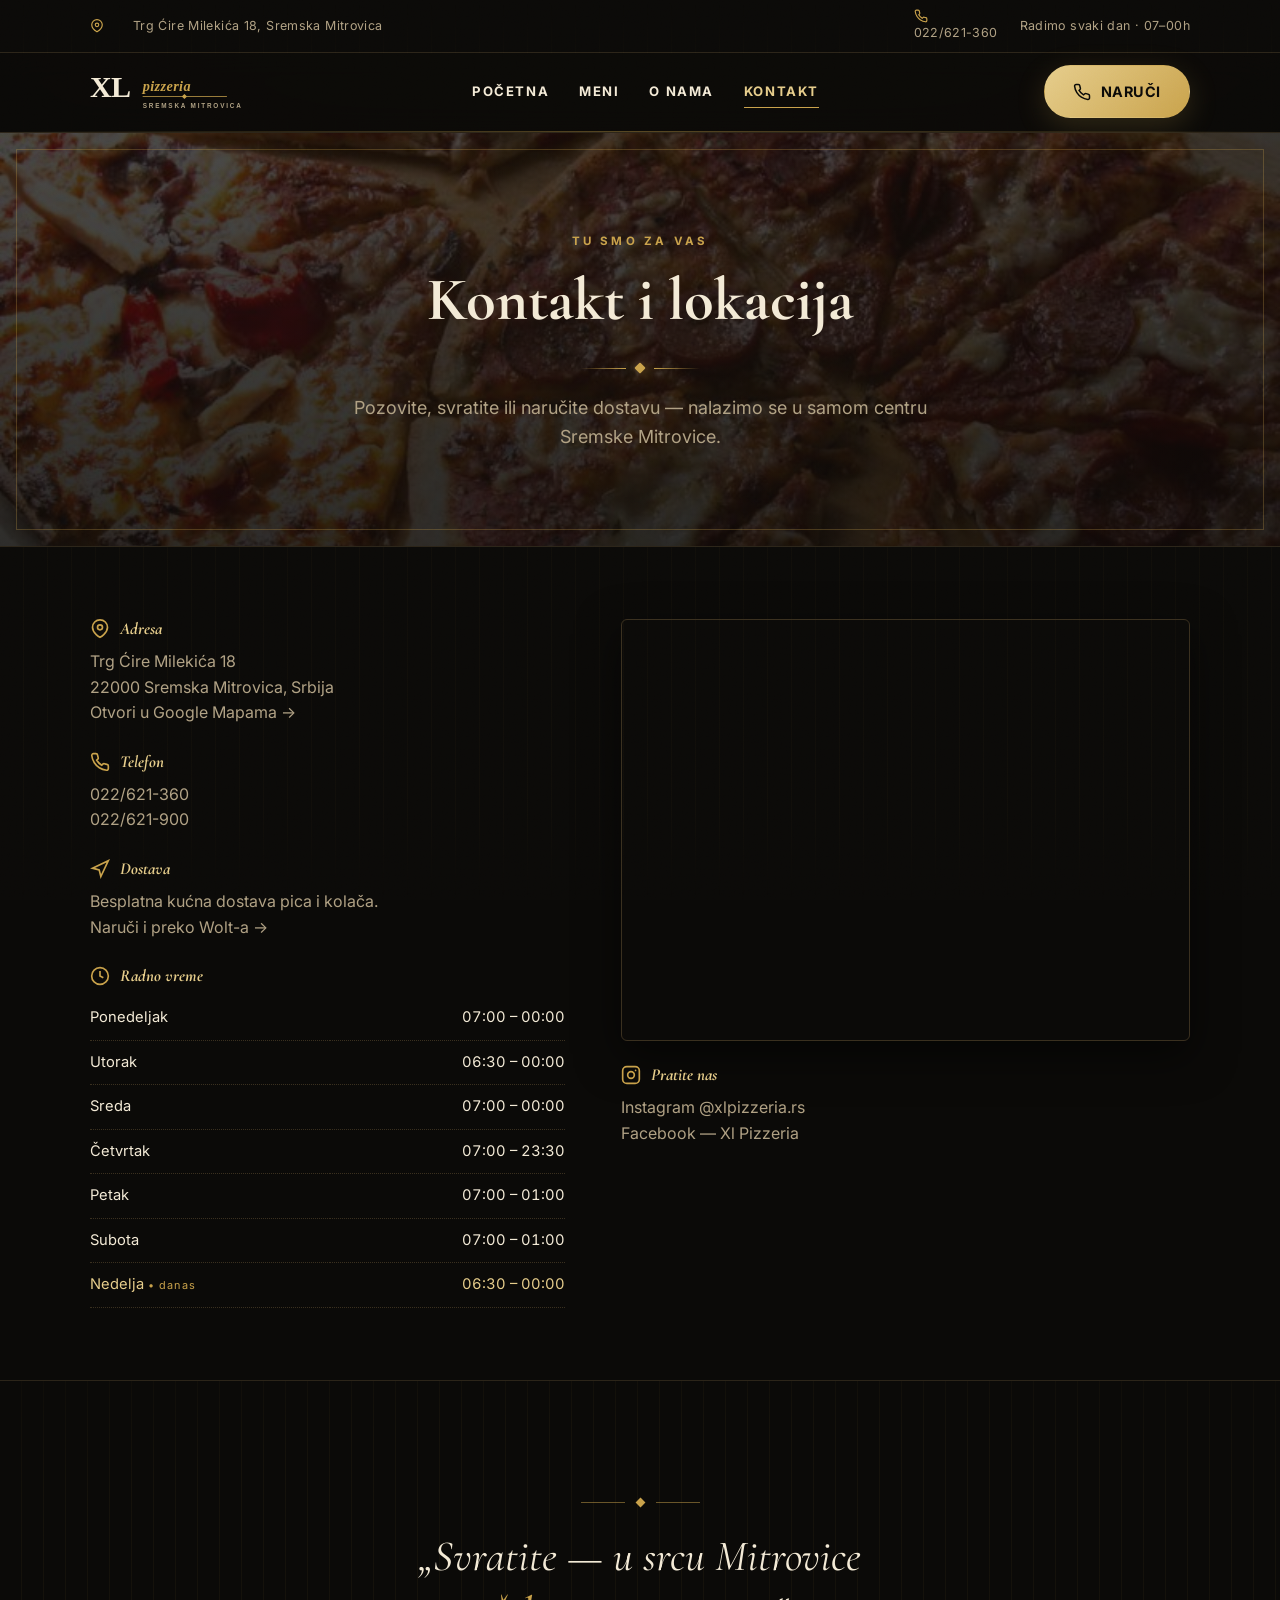
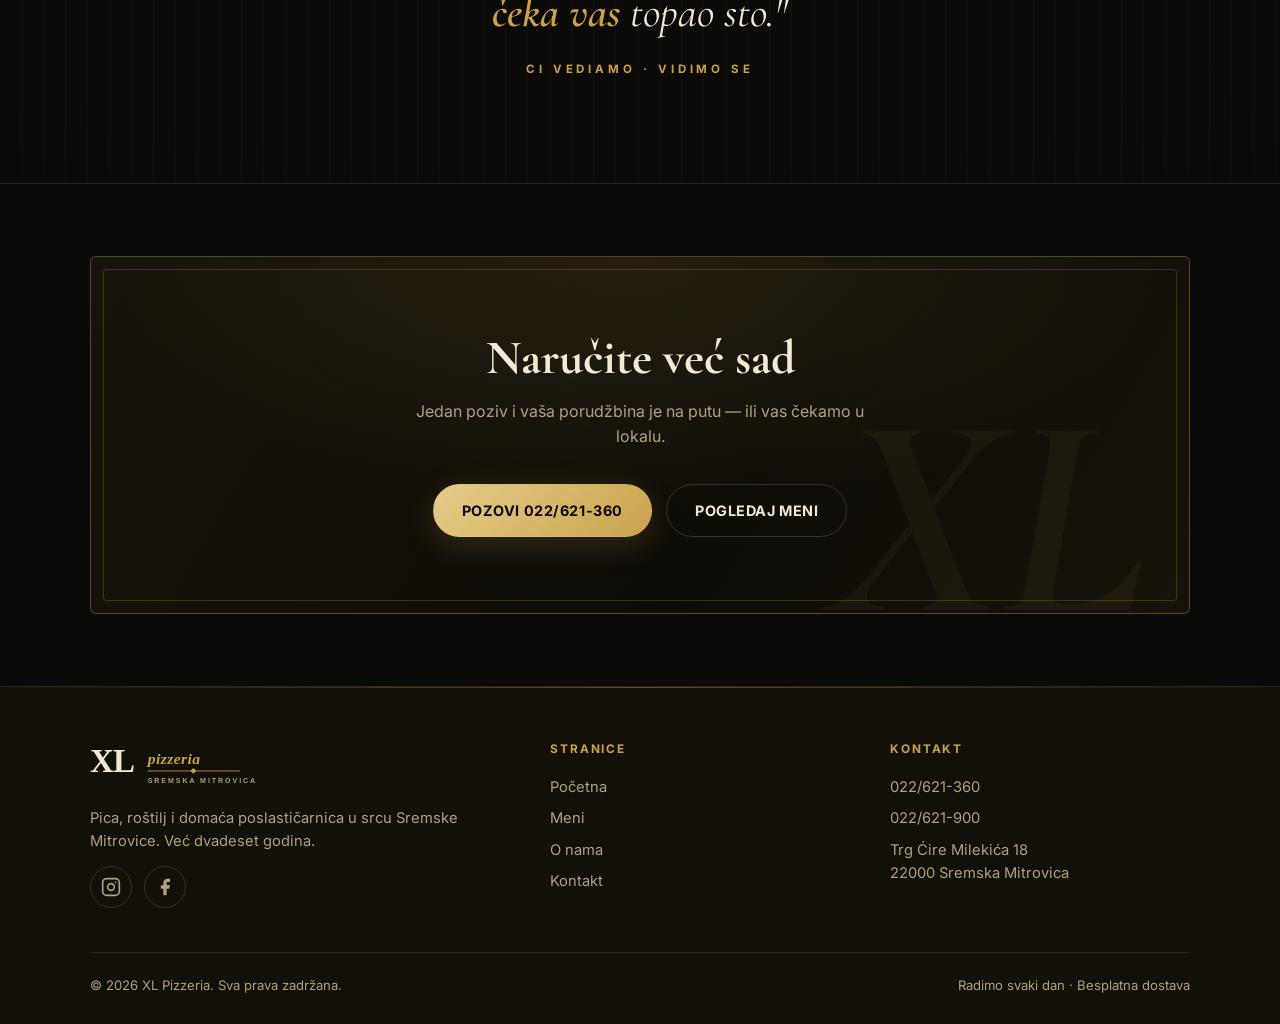
==== commit 01c02afa: "Tipografija: Cormorant Garamond + Inter (naslovi 700, prizemljeno); cache v6 Co-Authored-By: Claude " ====
--- a/kontakt.html
+++ b/kontakt.html
@@ -8,8 +8,8 @@
   <link rel="icon" href="assets/logo.svg">
   <link rel="preconnect" href="https://fonts.googleapis.com">
   <link rel="preconnect" href="https://fonts.gstatic.com" crossorigin>
-  <link href="https://fonts.googleapis.com/css2?family=Fraunces:opsz,wght@9..144,400;9..144,600;9..144,700&family=Manrope:wght@400;600;700;800&display=swap" rel="stylesheet">
-  <link rel="stylesheet" href="css/style.css?v=3">
+  <link href="https://fonts.googleapis.com/css2?family=Cormorant+Garamond:ital,wght@0,500;0,600;0,700;1,600;1,700&family=Inter:wght@400;500;600;700;800&display=swap" rel="stylesheet">
+  <link rel="stylesheet" href="css/style.css?v=6">
 </head>
 <body>
 
--- a/css/style.css
+++ b/css/style.css
@@ -16,8 +16,8 @@
   --gold-2:   #e6cd8b;   /* svetli zlatni highlight */
   --gold-deep:#8a6d2f;   /* dublje zlato, senke */
 
-  --font-display: "Fraunces", Georgia, "Times New Roman", serif;
-  --font-sans: "Manrope", system-ui, -apple-system, "Segoe UI", sans-serif;
+  --font-display: "Cormorant Garamond", Georgia, "Times New Roman", serif;
+  --font-sans: "Inter", system-ui, -apple-system, "Segoe UI", sans-serif;
 
   --r-card: 6px;
   --r-img: 4px;
@@ -57,7 +57,8 @@
 ::selection { background: var(--gold); color: var(--ink); }
 
 /* ---------- Tipografija ---------- */
-h1, h2, h3, h4 { font-family: var(--font-display); font-weight: 600; line-height: 1.12; letter-spacing: -.005em; }
+/* Cormorant je nizak/lagan pa naslovi idu deblji (700) i malo veci da ne budu 'prefini' */
+h1, h2, h3, h4 { font-family: var(--font-display); font-weight: 700; line-height: 1.08; letter-spacing: 0; }
 .eyebrow {
   font-family: var(--font-sans);
   text-transform: uppercase;
@@ -215,6 +216,10 @@
 .menu-item .mi-desc { display: block; color: var(--muted); font-size: .84rem; font-weight: 400; margin-top: 3px; }
 .menu-item .mi-price { font-family: var(--font-display); color: var(--gold); font-size: 1.05rem; white-space: nowrap; font-style: italic; }
 .menu-item .mi-price.tbd { color: var(--muted); font-style: italic; font-size: .85rem; font-family: var(--font-sans); }
+.menu-item .mi-size { display: inline-block; margin-left: 8px; font-family: var(--font-sans); font-weight: 600; font-size: .68rem; letter-spacing: .02em; color: var(--gold); background: rgba(201,162,75,.1); border: 1px solid rgba(201,162,75,.32); border-radius: 999px; padding: 1px 8px; vertical-align: 2px; white-space: nowrap; }
+.size-legend { display: flex; flex-wrap: wrap; gap: 10px; margin-bottom: 14px; }
+.size-legend span { font-size: .8rem; color: var(--muted); background: rgba(201,162,75,.08); border: 1px solid rgba(201,162,75,.28); border-radius: 999px; padding: 5px 14px; }
+.size-legend b { color: var(--gold); font-weight: 700; margin-right: 4px; }
 
 .menu-note {
   margin-top: 40px; padding: 18px 22px; border-radius: var(--r-card);
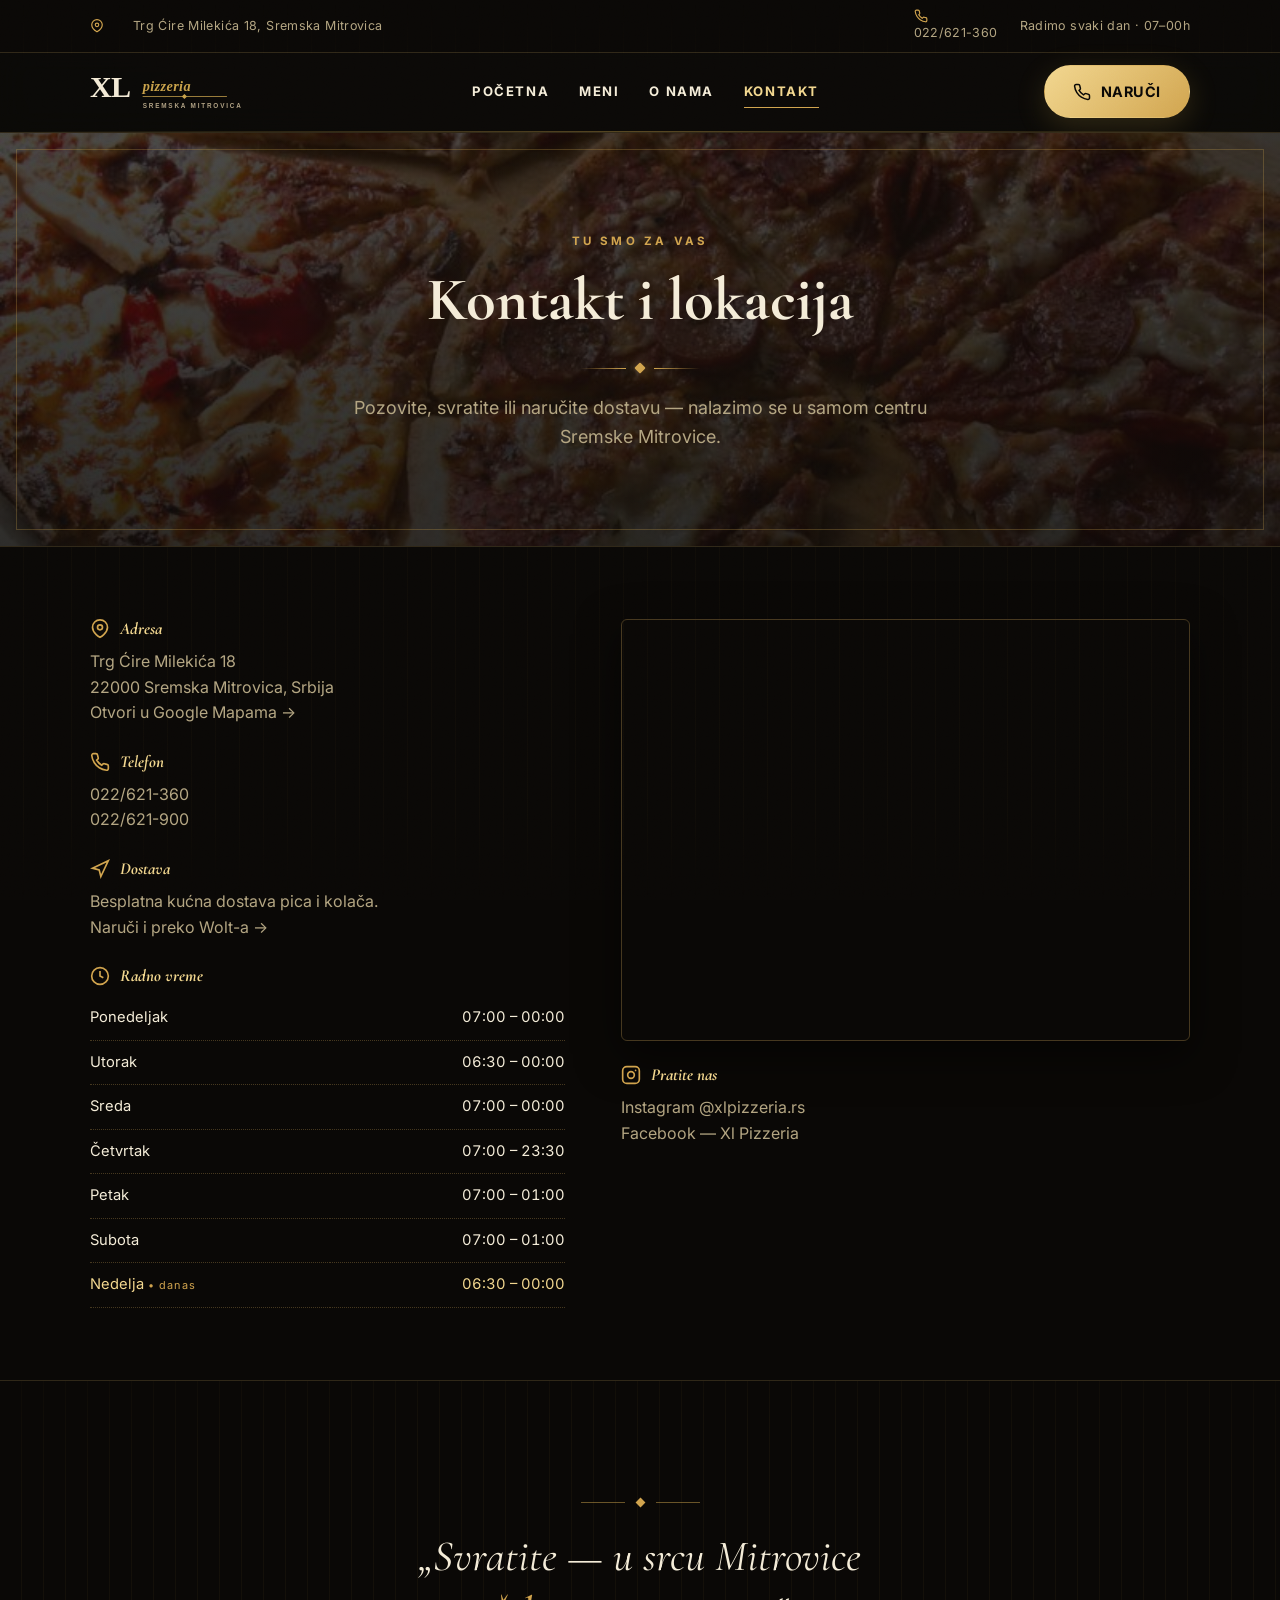
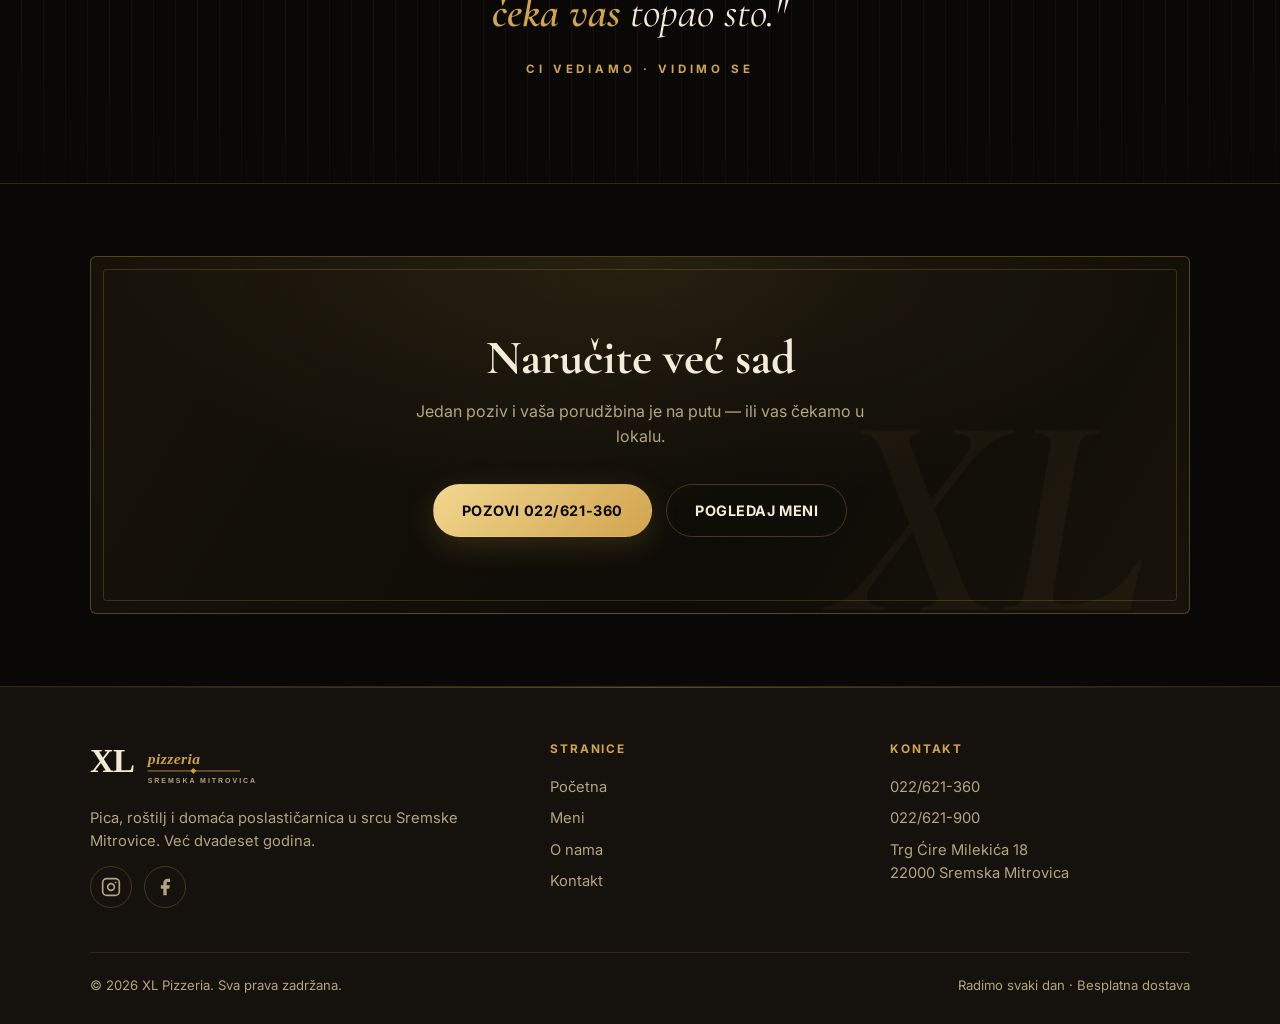
==== commit 0ce69d78: "Nove unikatne nijanse crne+zlatne (espresso crna, amber/champagne zlato); gradijenti zadrzani; cache" ====
--- a/kontakt.html
+++ b/kontakt.html
@@ -9,7 +9,7 @@
   <link rel="preconnect" href="https://fonts.googleapis.com">
   <link rel="preconnect" href="https://fonts.gstatic.com" crossorigin>
   <link href="https://fonts.googleapis.com/css2?family=Cormorant+Garamond:ital,wght@0,500;0,600;0,700;1,600;1,700&family=Inter:wght@400;500;600;700;800&display=swap" rel="stylesheet">
-  <link rel="stylesheet" href="css/style.css?v=6">
+  <link rel="stylesheet" href="css/style.css?v=7">
 </head>
 <body>
 
--- a/css/style.css
+++ b/css/style.css
@@ -5,16 +5,16 @@
 
 /* ---------- Tokeni ---------- */
 :root {
-  --ink:      #0b0a08;   /* topla, gotovo crna baza */
-  --ink-2:    #121009;   /* kartice, sekcije */
-  --ink-3:    #1a1710;   /* elevacija 2, hover */
-  --line:     #2c2519;   /* topli tamno-zlatni border */
-  --line-2:   #3a301f;   /* jači border/frame */
-  --cream:    #f3ead6;   /* glavni tekst (topla bela) */
-  --muted:    #b0a184;   /* sekundarni tekst (muljano zlato) */
-  --gold:     #c9a24b;   /* primarni zlatni akcenat */
-  --gold-2:   #e6cd8b;   /* svetli zlatni highlight */
-  --gold-deep:#8a6d2f;   /* dublje zlato, senke */
+  --ink:      #0a0806;   /* espresso crna — topla, duboka, 'skupa' */
+  --ink-2:    #15110c;   /* kartice, sekcije */
+  --ink-3:    #201a12;   /* elevacija 2, hover */
+  --line:     #302818;   /* topli tamno-zlatni border */
+  --line-2:   #46381f;   /* jači border/frame */
+  --cream:    #f4ecd8;   /* glavni tekst (topla ivory) */
+  --muted:    #b3a582;   /* sekundarni tekst */
+  --gold:     #d1a44e;   /* topli amber/med — unikatnije od obicnog zlata */
+  --gold-2:   #f2d78f;   /* champagne highlight (vrh gradijenta) */
+  --gold-deep:#986f2c;   /* dublje zlato, senke */
 
   --font-display: "Cormorant Garamond", Georgia, "Times New Roman", serif;
   --font-sans: "Inter", system-ui, -apple-system, "Segoe UI", sans-serif;
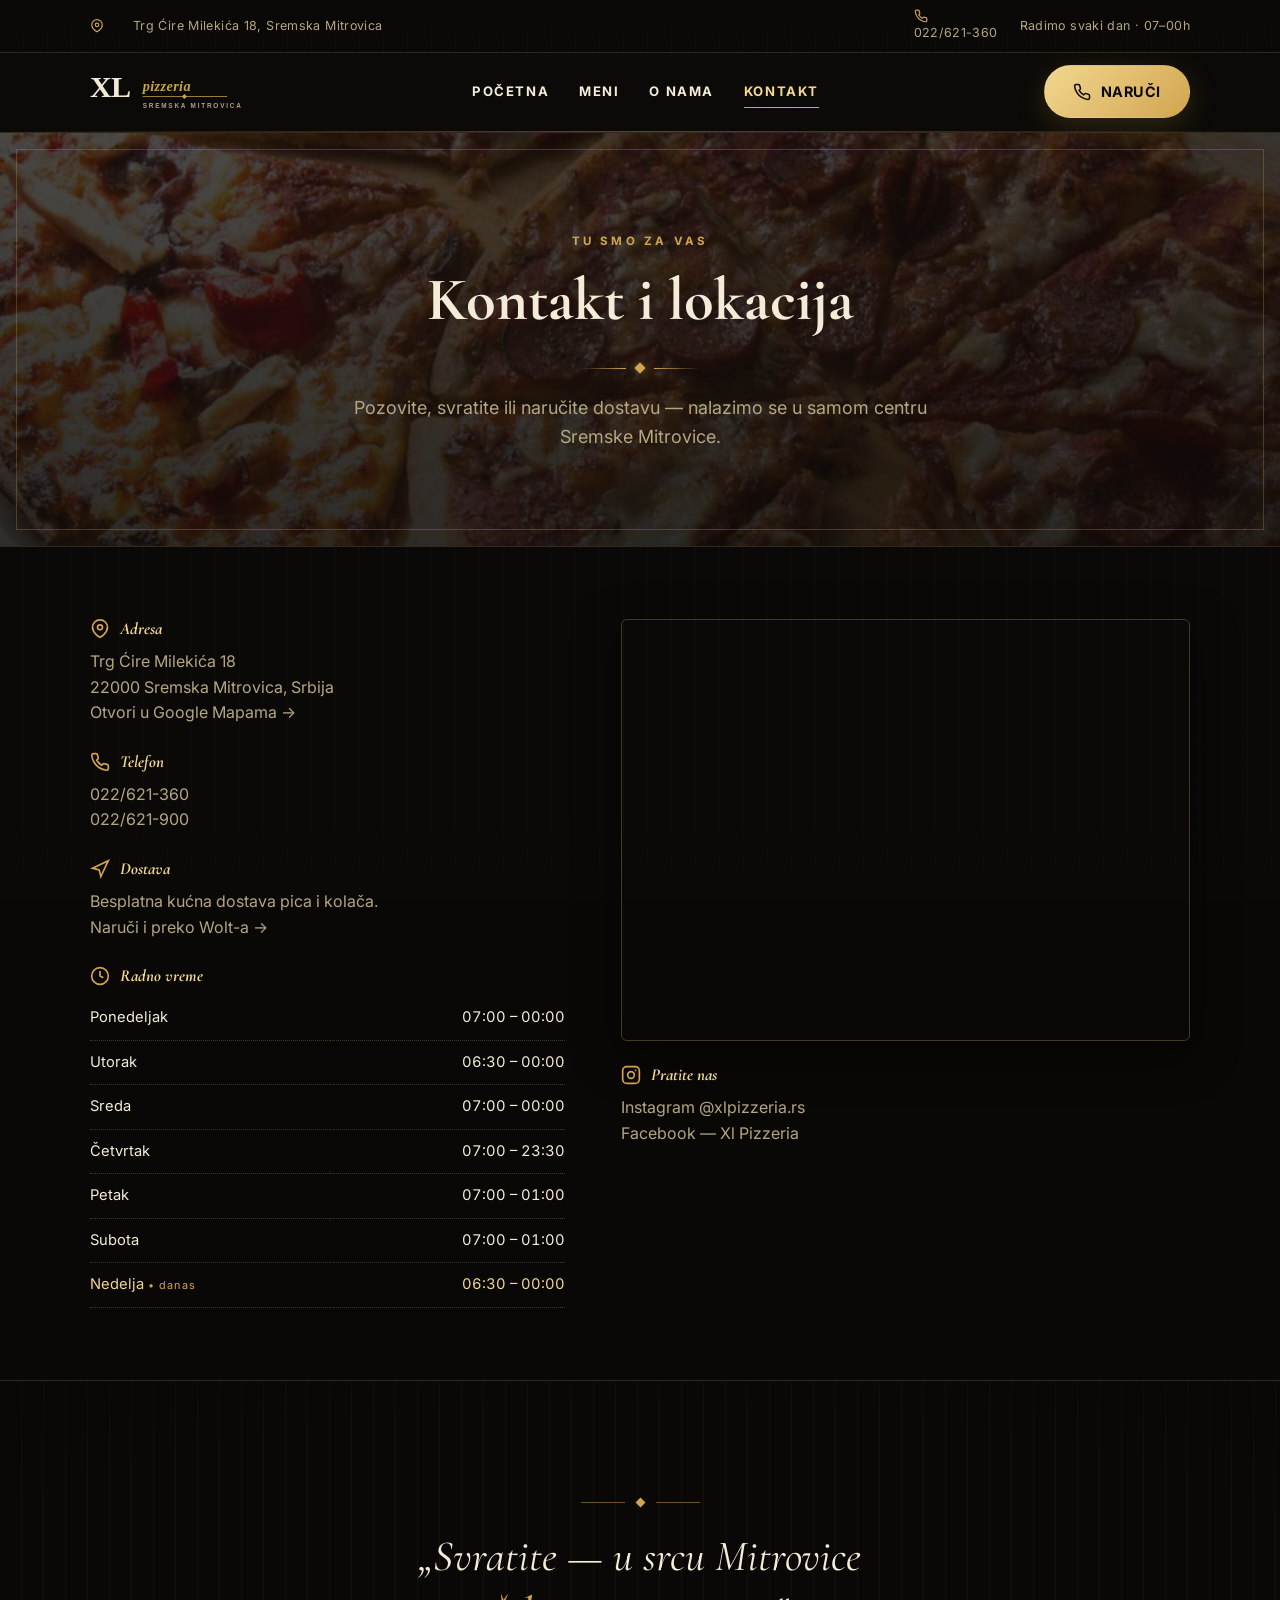
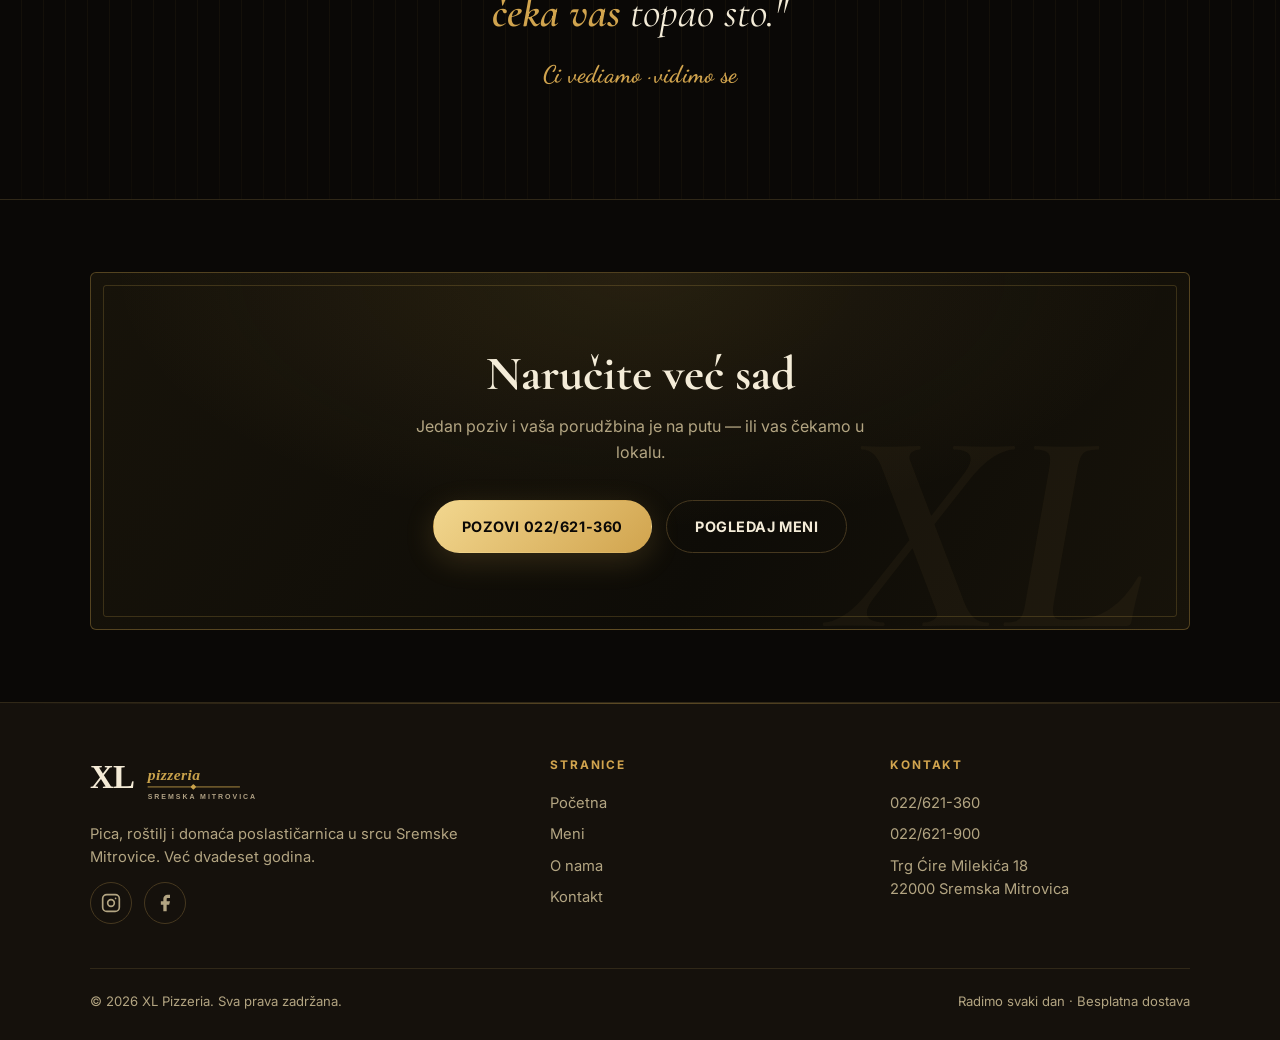
==== commit f8258e89: "Italijanski rukopisni font (Dancing Script) na oznakama kategorija i potpisima; cache v9 Co-Authored" ====
--- a/kontakt.html
+++ b/kontakt.html
@@ -8,8 +8,8 @@
   <link rel="icon" href="assets/logo.svg">
   <link rel="preconnect" href="https://fonts.googleapis.com">
   <link rel="preconnect" href="https://fonts.gstatic.com" crossorigin>
-  <link href="https://fonts.googleapis.com/css2?family=Cormorant+Garamond:ital,wght@0,500;0,600;0,700;1,600;1,700&family=Inter:wght@400;500;600;700;800&display=swap" rel="stylesheet">
-  <link rel="stylesheet" href="css/style.css?v=7">
+  <link href="https://fonts.googleapis.com/css2?family=Cormorant+Garamond:ital,wght@0,500;0,600;0,700;1,600;1,700&family=Dancing+Script:wght@500;600;700&family=Inter:wght@400;500;600;700;800&display=swap" rel="stylesheet">
+  <link rel="stylesheet" href="css/style.css?v=9">
 </head>
 <body>
 
--- a/css/style.css
+++ b/css/style.css
@@ -18,6 +18,7 @@
 
   --font-display: "Cormorant Garamond", Georgia, "Times New Roman", serif;
   --font-sans: "Inter", system-ui, -apple-system, "Segoe UI", sans-serif;
+  --font-script: "Dancing Script", "Segoe Script", cursive;  /* italijanski rukopisni akcenat */
 
   --r-card: 6px;
   --r-img: 4px;
@@ -143,7 +144,7 @@
 .hero-inner { position: relative; z-index: 3; max-width: 700px; padding-block: 64px; }
 .hero h1 { font-size: clamp(2.75rem, 8vw, 5.5rem); margin: 18px 0; }
 .hero h1 .accent { color: var(--gold); font-style: italic; }
-.hero p { font-size: clamp(1.05rem, 2.4vw, 1.3rem); color: var(--cream); opacity: .92; max-width: 52ch; }
+.hero p { font-family: var(--font-display); font-style: italic; font-weight: 500; font-size: clamp(1.3rem, 3vw, 1.75rem); line-height: 1.42; color: var(--cream); opacity: .95; max-width: 44ch; }
 .hero-actions { display: flex; flex-wrap: wrap; gap: 14px; margin-top: 34px; }
 .hero-meta { display: flex; flex-wrap: wrap; gap: 26px; margin-top: 40px; color: var(--muted); font-size: .88rem; letter-spacing: .02em; }
 .hero-meta strong { color: var(--cream); font-weight: 700; }
@@ -320,7 +321,7 @@
 .quote-band .qb-orn .gem { width: 7px; height: 7px; background: var(--gold); transform: rotate(45deg); }
 .quote-band .q { font-family: var(--font-display); font-style: italic; font-size: clamp(1.5rem, 4vw, 2.7rem); line-height: 1.3; color: var(--cream); max-width: 24ch; margin: 0 auto; }
 .quote-band .q b { color: var(--gold); font-weight: 600; }
-.quote-band .sig { margin-top: 20px; font-size: .72rem; letter-spacing: .34em; text-transform: uppercase; color: var(--gold); font-weight: 700; }
+.quote-band .sig { margin-top: 16px; font-family: var(--font-script); font-size: 1.5rem; letter-spacing: .01em; text-transform: none; color: var(--gold); font-weight: 600; }
 
 /* Suptilan monogram-watermark na CTA baneru */
 .cta-banner::after {
@@ -387,7 +388,7 @@
 .menu-cat-banner::after { content: ""; position: absolute; inset: 0; background: linear-gradient(90deg, rgba(11,10,8,.95) 22%, rgba(11,10,8,.62) 68%, rgba(11,10,8,.35)); }
 .menu-cat-banner::before { content: ""; position: absolute; inset: 10px; border: 1px solid rgba(201,162,75,.3); z-index: 1; pointer-events: none; }
 .mcb-text { position: relative; z-index: 2; padding: 26px clamp(22px, 4vw, 46px); }
-.mcb-text .num { display: inline-block; font-family: var(--font-display); font-style: italic; color: var(--gold); font-size: .95rem; letter-spacing: .12em; margin-bottom: 4px; }
+.mcb-text .num { display: inline-block; font-family: var(--font-script); font-weight: 600; color: var(--gold); font-size: 1.5rem; letter-spacing: 0; margin-bottom: 2px; }
 .mcb-text h2 { font-size: clamp(1.7rem, 4vw, 2.4rem); color: var(--cream); font-style: italic; }
 .mcb-text p { color: var(--muted); font-size: .9rem; margin-top: 6px; max-width: 46ch; }
 
